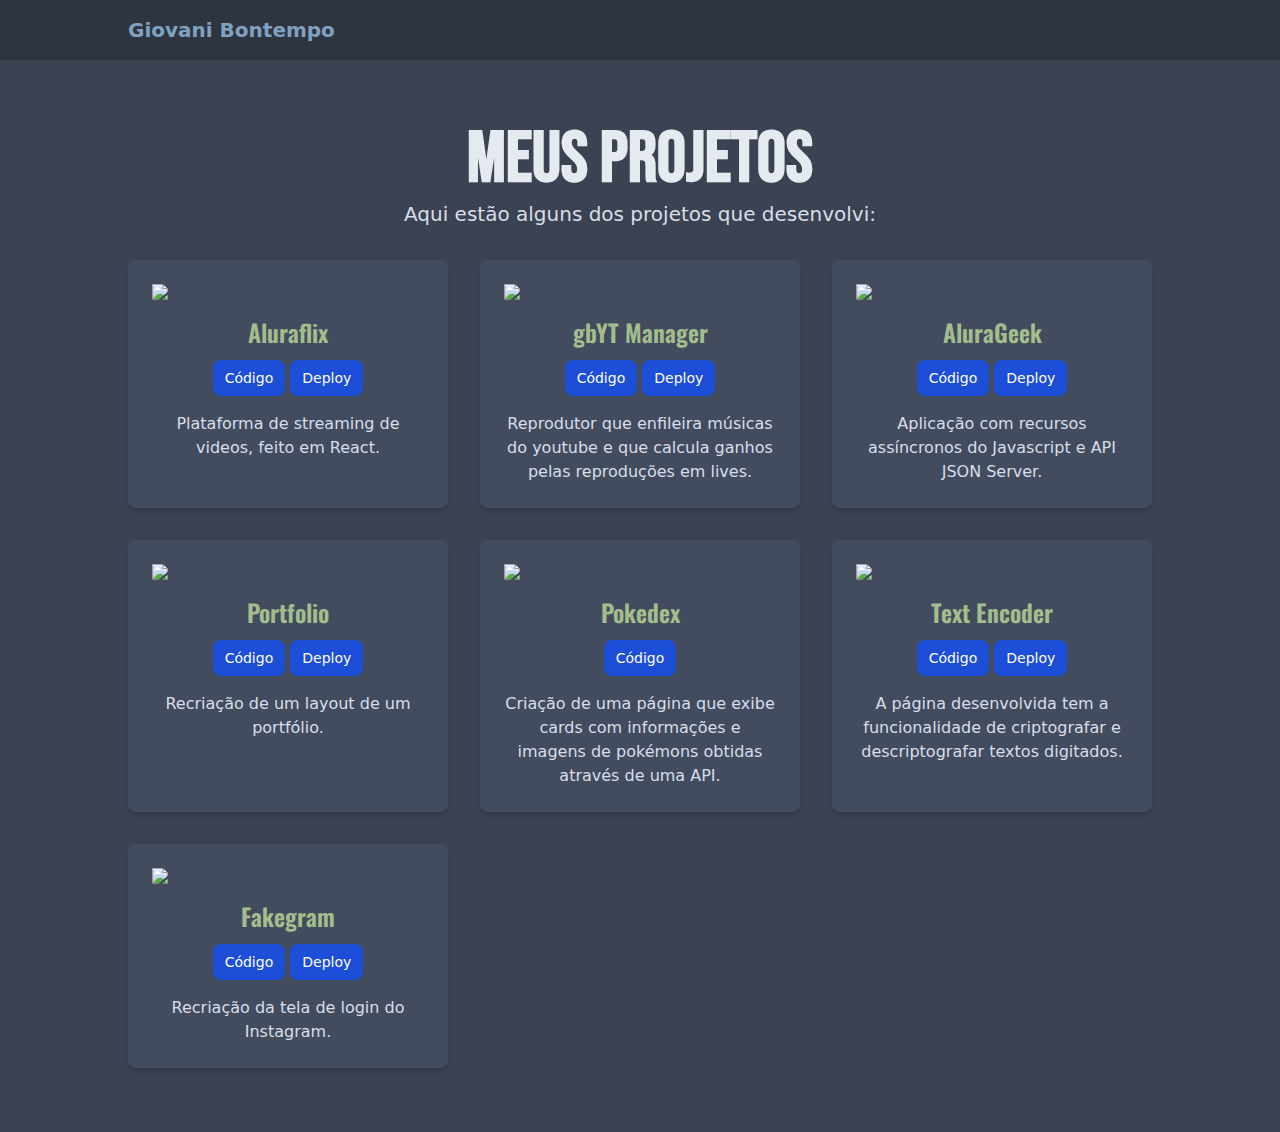
==== projects-page/index.html @ 9ba70010 "init" ====
<!DOCTYPE html>
<html lang="en">
  <head>
    <title>
      Does it work?
    </title>
    <meta charset="UTF-8"/>
    
    <meta http-equiv="x-ua-compatible" content="ie=edge"/>
    <link rel="stylesheet" href="../../assets/css/outros.css">
    <meta name="viewport" content="width=device-width, initial-scale=1, shrink-to-fit=no, viewport-fit=cover"/>
    <link rel="stylesheet" href="https://cdn.jsdelivr.net/gh/dheereshagrwal/colored-icons@1.7.4/src/app/ci.min.css"/> 
    <link rel="stylesheet" href="/style.css?v=1733158184026"/>
    
    <script src="/js/alpine.js?v=1733158184026"></script>
    <link rel="icon" href="../../assets/coisas/icone.ico" type="image/x-icon">
  </head>
  <body>
    
      
  <header class="bg-nord0 p-4">
    <nav class="flex items-center justify-between max-w-screen-lg mx-auto">
      <div class="text-xl font-semibold text-nord5">
        <a href="/">Giovani Bontempo</a>
      </div>
      <!-- Mobile menu button -->
      <button @click="open = !open" class="md:hidden text-nord5">
        <svg xmlns="http://www.w3.org/2000/svg" class="h-6 w-6" fill="none" stroke="currentColor" viewBox="0 0 24 24" stroke-width="2" stroke-linecap="round" stroke-linejoin="round">
          <path d="M4 6h16M4 12h16M4 18h16"></path>
        </svg>
      </button>
    </nav>
  </header>

  <section id="projects" class="py-16 bg-nord1 text-nord5 min-h-screen">
    <div class="max-w-screen-lg mx-auto text-center">
      <h2 class="text-5xl lg:text-7xl font-bebas">Meus Projetos</h2>
      <p class="text-xl text-nord4 mt-1">Aqui estão alguns dos projetos que desenvolvi:</p>
      <div class="mt-8 grid grid-cols-1 sm:grid-cols-2 lg:grid-cols-3 gap-8">
        
        
        

        <div class="bg-nord2 p-6 rounded-lg shadow-md">
          <img class="mb-4 mx-auto w-300 h-150 object-cover" src="https://raw.githubusercontent.com/gio-bon/aluraflix/main/src/assets/Screenshot%202024-06-26%20at%2016-36-01%20Vite%20React.png">
          <h3 class="text-2xl font-semibold text-nord14"><i class="nf nf-fa-code_branch"></i> Aluraflix</h3>
          <a href="https://github.com/gio-bon/aluraflix" class="btn mt-3" target="_blank">Código</a>

          
            <a href="https://aluraflix-three-tan.vercel.app/" class="btn mt-3" target="_blank">Deploy</a>
          
          
          <p class="text-nord4 mt-4">  Plataforma de streaming de videos, feito em React. </p>
        </div>

        
        

        <div class="bg-nord2 p-6 rounded-lg shadow-md">
          <img class="mb-4 mx-auto w-300 h-150 object-cover" src="https://raw.githubusercontent.com/gio-bon/gbYT-manager/main/gbYT%20Manager.png">
          <h3 class="text-2xl font-semibold text-nord14"><i class="nf nf-fa-code_branch"></i> gbYT Manager</h3>
          <a href="https://github.com/gio-bon/gbYT-manager" class="btn mt-3" target="_blank">Código</a>

          
            <a href="https://gio-bon.github.io/gbYT-manager/" class="btn mt-3" target="_blank">Deploy</a>
          
          
          <p class="text-nord4 mt-4"> Reprodutor que enfileira músicas do youtube e que calcula ganhos pelas reproduções em lives. </p>
        </div>

        
        

        <div class="bg-nord2 p-6 rounded-lg shadow-md">
          <img class="mb-4 mx-auto w-300 h-150 object-cover" src="https://raw.githubusercontent.com/gio-bon/ONE-alurageek/main/imagens/Screenshot%202024-05-20%20at%2013-06-26%20AluraGeek.png">
          <h3 class="text-2xl font-semibold text-nord14"><i class="nf nf-fa-code_branch"></i> AluraGeek</h3>
          <a href="https://github.com/gio-bon/ONE-alurageek" class="btn mt-3" target="_blank">Código</a>

          
            <a href="https://one-alurageek.vercel.app/" class="btn mt-3" target="_blank">Deploy</a>
          
          
          <p class="text-nord4 mt-4"> Aplicação com recursos assíncronos do Javascript e API JSON Server. </p>
        </div>

        
        

        <div class="bg-nord2 p-6 rounded-lg shadow-md">
          <img class="mb-4 mx-auto w-300 h-150 object-cover" src="https://raw.githubusercontent.com/gio-bon/ONE-Portfolio/main/assets/Screenshot%202024-06-07%20at%2015-05-30%20Figma.png">
          <h3 class="text-2xl font-semibold text-nord14"><i class="nf nf-fa-code_branch"></i> Portfolio</h3>
          <a href="https://github.com/gio-bon/ONE-Portfolio" class="btn mt-3" target="_blank">Código</a>

          
            <a href="https://gio-bon.github.io/ONE-Portfolio/" class="btn mt-3" target="_blank">Deploy</a>
          
          
          <p class="text-nord4 mt-4"> Recriação de um layout de um portfólio. </p>
        </div>

        
        

        <div class="bg-nord2 p-6 rounded-lg shadow-md">
          <img class="mb-4 mx-auto w-300 h-150 object-cover" src="https://github.com/gio-bon/pokedex-dio/raw/887281ce3a29717172034d82f3e1af1fd69aba5e/assets/pokedex-cover.jpg">
          <h3 class="text-2xl font-semibold text-nord14"><i class="nf nf-fa-code_branch"></i> Pokedex</h3>
          <a href="https://github.com/gio-bon/pokedex-dio" class="btn mt-3" target="_blank">Código</a>

          
          
          <p class="text-nord4 mt-4"> Criação de uma página que exibe cards com informações e imagens de pokémons obtidas através de uma API. </p>
        </div>

        
        

        <div class="bg-nord2 p-6 rounded-lg shadow-md">
          <img class="mb-4 mx-auto w-300 h-150 object-cover" src="https://github.com/gio-bon/ONE-Challenge-Decodificador/raw/master/capturas/desktop.png?raw=true">
          <h3 class="text-2xl font-semibold text-nord14"><i class="nf nf-fa-code_branch"></i> Text Encoder</h3>
          <a href="https://github.com/gio-bon/ONE-Challenge-Decodificador" class="btn mt-3" target="_blank">Código</a>

          
            <a href="https://gio-bon.github.io/ONE-Challenge-Decodificador/" class="btn mt-3" target="_blank">Deploy</a>
          
          
          <p class="text-nord4 mt-4"> A página desenvolvida tem a funcionalidade de criptografar e descriptografar textos digitados. </p>
        </div>

        
        

        <div class="bg-nord2 p-6 rounded-lg shadow-md">
          <img class="mb-4 mx-auto w-300 h-150 object-cover" src="https://github.com/gio-bon/Fakegram/raw/main/capturas/Fakegran-black.png?raw=true">
          <h3 class="text-2xl font-semibold text-nord14"><i class="nf nf-fa-code_branch"></i> Fakegram</h3>
          <a href="https://github.com/gio-bon/Fakegram" class="btn mt-3" target="_blank">Código</a>

          
            <a href="https://gio-bon.github.io/Fakegram/" class="btn mt-3" target="_blank">Deploy</a>
          
          
          <p class="text-nord4 mt-4"> Recriação da tela de login do Instagram. </p>
        </div>

         
        
      </div>

      
    </div>
    
  </section>
    
  </body>
</html>
---- assets/css/outros.css ----
@import "https://www.nerdfonts.com/assets/css/webfont.css"
---- style.css ----
@import url('https://fonts.googleapis.com/css2?family=Bebas+Neue&family=Fira+Code:wght@500&family=Fira+Mono:wght@500&family=Roboto:ital,wght@0,100;0,300;0,400;0,500;0,700;0,900;1,100;1,300;1,400;1,500;1,700;1,900&display=swap');

@import url('https://fonts.googleapis.com/css2?family=Oswald:wght@200..700&display=swap');

*, ::before, ::after{
  --tw-border-spacing-x: 0;
  --tw-border-spacing-y: 0;
  --tw-translate-x: 0;
  --tw-translate-y: 0;
  --tw-rotate: 0;
  --tw-skew-x: 0;
  --tw-skew-y: 0;
  --tw-scale-x: 1;
  --tw-scale-y: 1;
  --tw-pan-x:  ;
  --tw-pan-y:  ;
  --tw-pinch-zoom:  ;
  --tw-scroll-snap-strictness: proximity;
  --tw-gradient-from-position:  ;
  --tw-gradient-via-position:  ;
  --tw-gradient-to-position:  ;
  --tw-ordinal:  ;
  --tw-slashed-zero:  ;
  --tw-numeric-figure:  ;
  --tw-numeric-spacing:  ;
  --tw-numeric-fraction:  ;
  --tw-ring-inset:  ;
  --tw-ring-offset-width: 0px;
  --tw-ring-offset-color: #fff;
  --tw-ring-color: rgb(59 130 246 / 0.5);
  --tw-ring-offset-shadow: 0 0 #0000;
  --tw-ring-shadow: 0 0 #0000;
  --tw-shadow: 0 0 #0000;
  --tw-shadow-colored: 0 0 #0000;
  --tw-blur:  ;
  --tw-brightness:  ;
  --tw-contrast:  ;
  --tw-grayscale:  ;
  --tw-hue-rotate:  ;
  --tw-invert:  ;
  --tw-saturate:  ;
  --tw-sepia:  ;
  --tw-drop-shadow:  ;
  --tw-backdrop-blur:  ;
  --tw-backdrop-brightness:  ;
  --tw-backdrop-contrast:  ;
  --tw-backdrop-grayscale:  ;
  --tw-backdrop-hue-rotate:  ;
  --tw-backdrop-invert:  ;
  --tw-backdrop-opacity:  ;
  --tw-backdrop-saturate:  ;
  --tw-backdrop-sepia:  ;
  --tw-contain-size:  ;
  --tw-contain-layout:  ;
  --tw-contain-paint:  ;
  --tw-contain-style:  ;
}

::backdrop{
  --tw-border-spacing-x: 0;
  --tw-border-spacing-y: 0;
  --tw-translate-x: 0;
  --tw-translate-y: 0;
  --tw-rotate: 0;
  --tw-skew-x: 0;
  --tw-skew-y: 0;
  --tw-scale-x: 1;
  --tw-scale-y: 1;
  --tw-pan-x:  ;
  --tw-pan-y:  ;
  --tw-pinch-zoom:  ;
  --tw-scroll-snap-strictness: proximity;
  --tw-gradient-from-position:  ;
  --tw-gradient-via-position:  ;
  --tw-gradient-to-position:  ;
  --tw-ordinal:  ;
  --tw-slashed-zero:  ;
  --tw-numeric-figure:  ;
  --tw-numeric-spacing:  ;
  --tw-numeric-fraction:  ;
  --tw-ring-inset:  ;
  --tw-ring-offset-width: 0px;
  --tw-ring-offset-color: #fff;
  --tw-ring-color: rgb(59 130 246 / 0.5);
  --tw-ring-offset-shadow: 0 0 #0000;
  --tw-ring-shadow: 0 0 #0000;
  --tw-shadow: 0 0 #0000;
  --tw-shadow-colored: 0 0 #0000;
  --tw-blur:  ;
  --tw-brightness:  ;
  --tw-contrast:  ;
  --tw-grayscale:  ;
  --tw-hue-rotate:  ;
  --tw-invert:  ;
  --tw-saturate:  ;
  --tw-sepia:  ;
  --tw-drop-shadow:  ;
  --tw-backdrop-blur:  ;
  --tw-backdrop-brightness:  ;
  --tw-backdrop-contrast:  ;
  --tw-backdrop-grayscale:  ;
  --tw-backdrop-hue-rotate:  ;
  --tw-backdrop-invert:  ;
  --tw-backdrop-opacity:  ;
  --tw-backdrop-saturate:  ;
  --tw-backdrop-sepia:  ;
  --tw-contain-size:  ;
  --tw-contain-layout:  ;
  --tw-contain-paint:  ;
  --tw-contain-style:  ;
}

/*
! tailwindcss v3.4.15 | MIT License | https://tailwindcss.com
*/

/*
1. Prevent padding and border from affecting element width. (https://github.com/mozdevs/cssremedy/issues/4)
2. Allow adding a border to an element by just adding a border-width. (https://github.com/tailwindcss/tailwindcss/pull/116)
*/

*,
::before,
::after {
  box-sizing: border-box;
  /* 1 */
  border-width: 0;
  /* 2 */
  border-style: solid;
  /* 2 */
  border-color: #e5e7eb;
  /* 2 */
}

::before,
::after {
  --tw-content: '';
}

/*
1. Use a consistent sensible line-height in all browsers.
2. Prevent adjustments of font size after orientation changes in iOS.
3. Use a more readable tab size.
4. Use the user's configured `sans` font-family by default.
5. Use the user's configured `sans` font-feature-settings by default.
6. Use the user's configured `sans` font-variation-settings by default.
7. Disable tap highlights on iOS
*/

html,
:host {
  line-height: 1.5;
  /* 1 */
  -webkit-text-size-adjust: 100%;
  /* 2 */
  -moz-tab-size: 4;
  /* 3 */
  -o-tab-size: 4;
     tab-size: 4;
  /* 3 */
  font-family: ui-sans-serif, system-ui, sans-serif, "Apple Color Emoji", "Segoe UI Emoji", "Segoe UI Symbol", "Noto Color Emoji";
  /* 4 */
  font-feature-settings: normal;
  /* 5 */
  font-variation-settings: normal;
  /* 6 */
  -webkit-tap-highlight-color: transparent;
  /* 7 */
}

/*
1. Remove the margin in all browsers.
2. Inherit line-height from `html` so users can set them as a class directly on the `html` element.
*/

body {
  margin: 0;
  /* 1 */
  line-height: inherit;
  /* 2 */
}

/*
1. Add the correct height in Firefox.
2. Correct the inheritance of border color in Firefox. (https://bugzilla.mozilla.org/show_bug.cgi?id=190655)
3. Ensure horizontal rules are visible by default.
*/

hr {
  height: 0;
  /* 1 */
  color: inherit;
  /* 2 */
  border-top-width: 1px;
  /* 3 */
}

/*
Add the correct text decoration in Chrome, Edge, and Safari.
*/

abbr:where([title]) {
  -webkit-text-decoration: underline dotted;
          text-decoration: underline dotted;
}

/*
Remove the default font size and weight for headings.
*/

h1,
h2,
h3,
h4,
h5,
h6 {
  font-size: inherit;
  font-weight: inherit;
}

/*
Reset links to optimize for opt-in styling instead of opt-out.
*/

a {
  color: inherit;
  text-decoration: inherit;
}

/*
Add the correct font weight in Edge and Safari.
*/

b,
strong {
  font-weight: bolder;
}

/*
1. Use the user's configured `mono` font-family by default.
2. Use the user's configured `mono` font-feature-settings by default.
3. Use the user's configured `mono` font-variation-settings by default.
4. Correct the odd `em` font sizing in all browsers.
*/

code,
kbd,
samp,
pre {
  font-family: ui-monospace, SFMono-Regular, Menlo, Monaco, Consolas, "Liberation Mono", "Courier New", monospace;
  /* 1 */
  font-feature-settings: normal;
  /* 2 */
  font-variation-settings: normal;
  /* 3 */
  font-size: 1em;
  /* 4 */
}

/*
Add the correct font size in all browsers.
*/

small {
  font-size: 80%;
}

/*
Prevent `sub` and `sup` elements from affecting the line height in all browsers.
*/

sub,
sup {
  font-size: 75%;
  line-height: 0;
  position: relative;
  vertical-align: baseline;
}

sub {
  bottom: -0.25em;
}

sup {
  top: -0.5em;
}

/*
1. Remove text indentation from table contents in Chrome and Safari. (https://bugs.chromium.org/p/chromium/issues/detail?id=999088, https://bugs.webkit.org/show_bug.cgi?id=201297)
2. Correct table border color inheritance in all Chrome and Safari. (https://bugs.chromium.org/p/chromium/issues/detail?id=935729, https://bugs.webkit.org/show_bug.cgi?id=195016)
3. Remove gaps between table borders by default.
*/

table {
  text-indent: 0;
  /* 1 */
  border-color: inherit;
  /* 2 */
  border-collapse: collapse;
  /* 3 */
}

/*
1. Change the font styles in all browsers.
2. Remove the margin in Firefox and Safari.
3. Remove default padding in all browsers.
*/

button,
input,
optgroup,
select,
textarea {
  font-family: inherit;
  /* 1 */
  font-feature-settings: inherit;
  /* 1 */
  font-variation-settings: inherit;
  /* 1 */
  font-size: 100%;
  /* 1 */
  font-weight: inherit;
  /* 1 */
  line-height: inherit;
  /* 1 */
  letter-spacing: inherit;
  /* 1 */
  color: inherit;
  /* 1 */
  margin: 0;
  /* 2 */
  padding: 0;
  /* 3 */
}

/*
Remove the inheritance of text transform in Edge and Firefox.
*/

button,
select {
  text-transform: none;
}

/*
1. Correct the inability to style clickable types in iOS and Safari.
2. Remove default button styles.
*/

button,
input:where([type='button']),
input:where([type='reset']),
input:where([type='submit']) {
  -webkit-appearance: button;
  /* 1 */
  background-color: transparent;
  /* 2 */
  background-image: none;
  /* 2 */
}

/*
Use the modern Firefox focus style for all focusable elements.
*/

:-moz-focusring {
  outline: auto;
}

/*
Remove the additional `:invalid` styles in Firefox. (https://github.com/mozilla/gecko-dev/blob/2f9eacd9d3d995c937b4251a5557d95d494c9be1/layout/style/res/forms.css#L728-L737)
*/

:-moz-ui-invalid {
  box-shadow: none;
}

/*
Add the correct vertical alignment in Chrome and Firefox.
*/

progress {
  vertical-align: baseline;
}

/*
Correct the cursor style of increment and decrement buttons in Safari.
*/

::-webkit-inner-spin-button,
::-webkit-outer-spin-button {
  height: auto;
}

/*
1. Correct the odd appearance in Chrome and Safari.
2. Correct the outline style in Safari.
*/

[type='search'] {
  -webkit-appearance: textfield;
  /* 1 */
  outline-offset: -2px;
  /* 2 */
}

/*
Remove the inner padding in Chrome and Safari on macOS.
*/

::-webkit-search-decoration {
  -webkit-appearance: none;
}

/*
1. Correct the inability to style clickable types in iOS and Safari.
2. Change font properties to `inherit` in Safari.
*/

::-webkit-file-upload-button {
  -webkit-appearance: button;
  /* 1 */
  font: inherit;
  /* 2 */
}

/*
Add the correct display in Chrome and Safari.
*/

summary {
  display: list-item;
}

/*
Removes the default spacing and border for appropriate elements.
*/

blockquote,
dl,
dd,
h1,
h2,
h3,
h4,
h5,
h6,
hr,
figure,
p,
pre {
  margin: 0;
}

fieldset {
  margin: 0;
  padding: 0;
}

legend {
  padding: 0;
}

ol,
ul,
menu {
  list-style: none;
  margin: 0;
  padding: 0;
}

/*
Reset default styling for dialogs.
*/

dialog {
  padding: 0;
}

/*
Prevent resizing textareas horizontally by default.
*/

textarea {
  resize: vertical;
}

/*
1. Reset the default placeholder opacity in Firefox. (https://github.com/tailwindlabs/tailwindcss/issues/3300)
2. Set the default placeholder color to the user's configured gray 400 color.
*/

input::-moz-placeholder, textarea::-moz-placeholder {
  opacity: 1;
  /* 1 */
  color: #9ca3af;
  /* 2 */
}

input::placeholder,
textarea::placeholder {
  opacity: 1;
  /* 1 */
  color: #9ca3af;
  /* 2 */
}

/*
Set the default cursor for buttons.
*/

button,
[role="button"] {
  cursor: pointer;
}

/*
Make sure disabled buttons don't get the pointer cursor.
*/

:disabled {
  cursor: default;
}

/*
1. Make replaced elements `display: block` by default. (https://github.com/mozdevs/cssremedy/issues/14)
2. Add `vertical-align: middle` to align replaced elements more sensibly by default. (https://github.com/jensimmons/cssremedy/issues/14#issuecomment-634934210)
   This can trigger a poorly considered lint error in some tools but is included by design.
*/

img,
svg,
video,
canvas,
audio,
iframe,
embed,
object {
  display: block;
  /* 1 */
  vertical-align: middle;
  /* 2 */
}

/*
Constrain images and videos to the parent width and preserve their intrinsic aspect ratio. (https://github.com/mozdevs/cssremedy/issues/14)
*/

img,
video {
  max-width: 100%;
  height: auto;
}

/* Make elements with the HTML hidden attribute stay hidden by default */

[hidden]:where(:not([hidden="until-found"])) {
  display: none;
}

body{
  --tw-bg-opacity: 1;
  background-color: rgb(46 52 64 / var(--tw-bg-opacity, 1));
  font-family: ui-sans-serif, system-ui, sans-serif, "Apple Color Emoji", "Segoe UI Emoji", "Segoe UI Symbol", "Noto Color Emoji";
  --tw-text-opacity: 1;
  color: rgb(229 233 240 / var(--tw-text-opacity, 1));
}

h1, h2{
  font-weight: 700;
  --tw-text-opacity: 1;
  color: rgb(229 233 240 / var(--tw-text-opacity, 1));
  font-family: 'Bebas Neue', cursive;
}

h3{
  font-weight: 700;
  --tw-text-opacity: 1;
  color: rgb(229 233 240 / var(--tw-text-opacity, 1));
  font-family: 'Oswald', cursive;
}

p{
  --tw-text-opacity: 1;
  color: rgb(216 222 233 / var(--tw-text-opacity, 1));
}

a{
  --tw-text-opacity: 1;
  color: rgb(129 161 193 / var(--tw-text-opacity, 1));
}

.btn{
  display: inline-flex;
  align-items: center;
  border-radius: 0.5rem;
  --tw-bg-opacity: 1;
  background-color: rgb(29 78 216 / var(--tw-bg-opacity, 1));
  padding-left: 0.75rem;
  padding-right: 0.75rem;
  padding-top: 0.5rem;
  padding-bottom: 0.5rem;
  text-align: center;
  font-size: 0.875rem;
  line-height: 1.25rem;
  font-weight: 500;
  --tw-text-opacity: 1;
  color: rgb(255 255 255 / var(--tw-text-opacity, 1));
}

.btn:hover{
  --tw-bg-opacity: 1;
  background-color: rgb(30 64 175 / var(--tw-bg-opacity, 1));
}

.btn:focus{
  outline: 2px solid transparent;
  outline-offset: 2px;
  --tw-ring-offset-shadow: var(--tw-ring-inset) 0 0 0 var(--tw-ring-offset-width) var(--tw-ring-offset-color);
  --tw-ring-shadow: var(--tw-ring-inset) 0 0 0 calc(4px + var(--tw-ring-offset-width)) var(--tw-ring-color);
  box-shadow: var(--tw-ring-offset-shadow), var(--tw-ring-shadow), var(--tw-shadow, 0 0 #0000);
  --tw-ring-opacity: 1;
  --tw-ring-color: rgb(147 197 253 / var(--tw-ring-opacity, 1));
}

@media (prefers-color-scheme: dark){
  .btn{
    --tw-bg-opacity: 1;
    background-color: rgb(37 99 235 / var(--tw-bg-opacity, 1));
  }

  .btn:hover{
    --tw-bg-opacity: 1;
    background-color: rgb(29 78 216 / var(--tw-bg-opacity, 1));
  }

  .btn:focus{
    --tw-ring-opacity: 1;
    --tw-ring-color: rgb(30 64 175 / var(--tw-ring-opacity, 1));
  }
}

.absolute{
  position: absolute;
}

.relative{
  position: relative;
}

.-start-1\.5{
  inset-inline-start: -0.375rem;
}

.mx-auto{
  margin-left: auto;
  margin-right: auto;
}

.my-10{
  margin-top: 2.5rem;
  margin-bottom: 2.5rem;
}

.my-2{
  margin-top: 0.5rem;
  margin-bottom: 0.5rem;
}

.my-4{
  margin-top: 1rem;
  margin-bottom: 1rem;
}

.mb-1{
  margin-bottom: 0.25rem;
}

.mb-2{
  margin-bottom: 0.5rem;
}

.mb-4{
  margin-bottom: 1rem;
}

.mb-5{
  margin-bottom: 1.25rem;
}

.mb-7{
  margin-bottom: 1.75rem;
}

.ml-4{
  margin-left: 1rem;
}

.mr-2{
  margin-right: 0.5rem;
}

.ms-2{
  margin-inline-start: 0.5rem;
}

.mt-1{
  margin-top: 0.25rem;
}

.mt-1\.5{
  margin-top: 0.375rem;
}

.mt-2{
  margin-top: 0.5rem;
}

.mt-3{
  margin-top: 0.75rem;
}

.mt-4{
  margin-top: 1rem;
}

.mt-6{
  margin-top: 1.5rem;
}

.mt-8{
  margin-top: 2rem;
}

.mt-9{
  margin-top: 2.25rem;
}

.block{
  display: block;
}

.flex{
  display: flex;
}

.inline-flex{
  display: inline-flex;
}

.grid{
  display: grid;
}

.hidden{
  display: none;
}

.h-3{
  height: 0.75rem;
}

.h-6{
  height: 1.5rem;
}

.h-72{
  height: 18rem;
}

.min-h-screen{
  min-height: 100vh;
}

.w-3{
  width: 0.75rem;
}

.w-6{
  width: 1.5rem;
}

.w-72{
  width: 18rem;
}

.max-w-screen-lg{
  max-width: 1024px;
}

.max-w-xl{
  max-width: 36rem;
}

.grid-cols-1{
  grid-template-columns: repeat(1, minmax(0, 1fr));
}

.flex-col{
  flex-direction: column;
}

.items-center{
  align-items: center;
}

.justify-center{
  justify-content: center;
}

.justify-between{
  justify-content: space-between;
}

.gap-3{
  gap: 0.75rem;
}

.gap-4{
  gap: 1rem;
}

.gap-8{
  gap: 2rem;
}

.space-x-4 > :not([hidden]) ~ :not([hidden]){
  --tw-space-x-reverse: 0;
  margin-right: calc(1rem * var(--tw-space-x-reverse));
  margin-left: calc(1rem * calc(1 - var(--tw-space-x-reverse)));
}

.space-x-6 > :not([hidden]) ~ :not([hidden]){
  --tw-space-x-reverse: 0;
  margin-right: calc(1.5rem * var(--tw-space-x-reverse));
  margin-left: calc(1.5rem * calc(1 - var(--tw-space-x-reverse)));
}

.rounded-full{
  border-radius: 9999px;
}

.rounded-lg{
  border-radius: 0.5rem;
}

.border{
  border-width: 1px;
}

.border-s-2{
  border-inline-start-width: 2px;
}

.border-gray-200{
  --tw-border-opacity: 1;
  border-color: rgb(229 231 235 / var(--tw-border-opacity, 1));
}

.border-white{
  --tw-border-opacity: 1;
  border-color: rgb(255 255 255 / var(--tw-border-opacity, 1));
}

.bg-gray-200{
  --tw-bg-opacity: 1;
  background-color: rgb(229 231 235 / var(--tw-bg-opacity, 1));
}

.bg-nord0{
  --tw-bg-opacity: 1;
  background-color: rgb(46 52 64 / var(--tw-bg-opacity, 1));
}

.bg-nord1{
  --tw-bg-opacity: 1;
  background-color: rgb(59 66 82 / var(--tw-bg-opacity, 1));
}

.bg-nord2{
  --tw-bg-opacity: 1;
  background-color: rgb(67 76 94 / var(--tw-bg-opacity, 1));
}

.bg-nord3{
  --tw-bg-opacity: 1;
  background-color: rgb(76 86 106 / var(--tw-bg-opacity, 1));
}

.bg-white{
  --tw-bg-opacity: 1;
  background-color: rgb(255 255 255 / var(--tw-bg-opacity, 1));
}

.object-cover{
  -o-object-fit: cover;
     object-fit: cover;
}

.p-4{
  padding: 1rem;
}

.p-6{
  padding: 1.5rem;
}

.px-4{
  padding-left: 1rem;
  padding-right: 1rem;
}

.py-16{
  padding-top: 4rem;
  padding-bottom: 4rem;
}

.py-2{
  padding-top: 0.5rem;
  padding-bottom: 0.5rem;
}

.py-20{
  padding-top: 5rem;
  padding-bottom: 5rem;
}

.py-4{
  padding-top: 1rem;
  padding-bottom: 1rem;
}

.pb-16{
  padding-bottom: 4rem;
}

.pt-16{
  padding-top: 4rem;
}

.text-center{
  text-align: center;
}

.font-bebas{
  font-family: Bebas Neue, sans-serif;
}

.text-2xl{
  font-size: 1.5rem;
  line-height: 2rem;
}

.text-3xl{
  font-size: 1.875rem;
  line-height: 2.25rem;
}

.text-4xl{
  font-size: 2.25rem;
  line-height: 2.5rem;
}

.text-5xl{
  font-size: 3rem;
  line-height: 1;
}

.text-6xl{
  font-size: 3.75rem;
  line-height: 1;
}

.text-base{
  font-size: 1rem;
  line-height: 1.5rem;
}

.text-lg{
  font-size: 1.125rem;
  line-height: 1.75rem;
}

.text-sm{
  font-size: 0.875rem;
  line-height: 1.25rem;
}

.text-xl{
  font-size: 1.25rem;
  line-height: 1.75rem;
}

.font-bold{
  font-weight: 700;
}

.font-medium{
  font-weight: 500;
}

.font-normal{
  font-weight: 400;
}

.font-semibold{
  font-weight: 600;
}

.leading-none{
  line-height: 1;
}

.text-gray-400{
  --tw-text-opacity: 1;
  color: rgb(156 163 175 / var(--tw-text-opacity, 1));
}

.text-gray-500{
  --tw-text-opacity: 1;
  color: rgb(107 114 128 / var(--tw-text-opacity, 1));
}

.text-gray-900{
  --tw-text-opacity: 1;
  color: rgb(17 24 39 / var(--tw-text-opacity, 1));
}

.text-nord14{
  --tw-text-opacity: 1;
  color: rgb(163 190 140 / var(--tw-text-opacity, 1));
}

.text-nord3{
  --tw-text-opacity: 1;
  color: rgb(76 86 106 / var(--tw-text-opacity, 1));
}

.text-nord4{
  --tw-text-opacity: 1;
  color: rgb(216 222 233 / var(--tw-text-opacity, 1));
}

.text-nord5{
  --tw-text-opacity: 1;
  color: rgb(229 233 240 / var(--tw-text-opacity, 1));
}

.text-nord9{
  --tw-text-opacity: 1;
  color: rgb(129 161 193 / var(--tw-text-opacity, 1));
}

.shadow-md{
  --tw-shadow: 0 4px 6px -1px rgb(0 0 0 / 0.1), 0 2px 4px -2px rgb(0 0 0 / 0.1);
  --tw-shadow-colored: 0 4px 6px -1px var(--tw-shadow-color), 0 2px 4px -2px var(--tw-shadow-color);
  box-shadow: var(--tw-ring-offset-shadow, 0 0 #0000), var(--tw-ring-shadow, 0 0 #0000), var(--tw-shadow);
}

.hover\:bg-gray-100:hover{
  --tw-bg-opacity: 1;
  background-color: rgb(243 244 246 / var(--tw-bg-opacity, 1));
}

.hover\:text-blue-700:hover{
  --tw-text-opacity: 1;
  color: rgb(29 78 216 / var(--tw-text-opacity, 1));
}

.hover\:text-nord7:hover{
  --tw-text-opacity: 1;
  color: rgb(143 188 187 / var(--tw-text-opacity, 1));
}

.focus\:z-10:focus{
  z-index: 10;
}

.focus\:text-blue-700:focus{
  --tw-text-opacity: 1;
  color: rgb(29 78 216 / var(--tw-text-opacity, 1));
}

.focus\:outline-none:focus{
  outline: 2px solid transparent;
  outline-offset: 2px;
}

.focus\:ring-4:focus{
  --tw-ring-offset-shadow: var(--tw-ring-inset) 0 0 0 var(--tw-ring-offset-width) var(--tw-ring-offset-color);
  --tw-ring-shadow: var(--tw-ring-inset) 0 0 0 calc(4px + var(--tw-ring-offset-width)) var(--tw-ring-color);
  box-shadow: var(--tw-ring-offset-shadow), var(--tw-ring-shadow), var(--tw-shadow, 0 0 #0000);
}

.focus\:ring-gray-100:focus{
  --tw-ring-opacity: 1;
  --tw-ring-color: rgb(243 244 246 / var(--tw-ring-opacity, 1));
}

@media (min-width: 640px){
  .sm\:grid-cols-2{
    grid-template-columns: repeat(2, minmax(0, 1fr));
  }
}

@media (min-width: 768px){
  .md\:flex{
    display: flex;
  }

  .md\:hidden{
    display: none;
  }
}

@media (min-width: 1024px){
  .lg\:grid-cols-3{
    grid-template-columns: repeat(3, minmax(0, 1fr));
  }

  .lg\:text-3xl{
    font-size: 1.875rem;
    line-height: 2.25rem;
  }

  .lg\:text-5xl{
    font-size: 3rem;
    line-height: 1;
  }

  .lg\:text-7xl{
    font-size: 4.5rem;
    line-height: 1;
  }

  .lg\:text-8xl{
    font-size: 6rem;
    line-height: 1;
  }
}

.rtl\:rotate-180:where([dir="rtl"], [dir="rtl"] *){
  --tw-rotate: 180deg;
  transform: translate(var(--tw-translate-x), var(--tw-translate-y)) rotate(var(--tw-rotate)) skewX(var(--tw-skew-x)) skewY(var(--tw-skew-y)) scaleX(var(--tw-scale-x)) scaleY(var(--tw-scale-y));
}

@media (prefers-color-scheme: dark){
  .dark\:border-gray-600{
    --tw-border-opacity: 1;
    border-color: rgb(75 85 99 / var(--tw-border-opacity, 1));
  }

  .dark\:border-nord3{
    --tw-border-opacity: 1;
    border-color: rgb(76 86 106 / var(--tw-border-opacity, 1));
  }

  .dark\:border-nord8{
    --tw-border-opacity: 1;
    border-color: rgb(136 192 208 / var(--tw-border-opacity, 1));
  }

  .dark\:bg-gray-800{
    --tw-bg-opacity: 1;
    background-color: rgb(31 41 55 / var(--tw-bg-opacity, 1));
  }

  .dark\:bg-nord3{
    --tw-bg-opacity: 1;
    background-color: rgb(76 86 106 / var(--tw-bg-opacity, 1));
  }

  .dark\:text-gray-400{
    --tw-text-opacity: 1;
    color: rgb(156 163 175 / var(--tw-text-opacity, 1));
  }

  .dark\:text-nord14{
    --tw-text-opacity: 1;
    color: rgb(163 190 140 / var(--tw-text-opacity, 1));
  }

  .dark\:text-nord4{
    --tw-text-opacity: 1;
    color: rgb(216 222 233 / var(--tw-text-opacity, 1));
  }

  .dark\:text-nord9{
    --tw-text-opacity: 1;
    color: rgb(129 161 193 / var(--tw-text-opacity, 1));
  }

  .dark\:hover\:bg-gray-700:hover{
    --tw-bg-opacity: 1;
    background-color: rgb(55 65 81 / var(--tw-bg-opacity, 1));
  }

  .dark\:hover\:text-white:hover{
    --tw-text-opacity: 1;
    color: rgb(255 255 255 / var(--tw-text-opacity, 1));
  }

  .dark\:focus\:ring-gray-700:focus{
    --tw-ring-opacity: 1;
    --tw-ring-color: rgb(55 65 81 / var(--tw-ring-opacity, 1));
  }
}
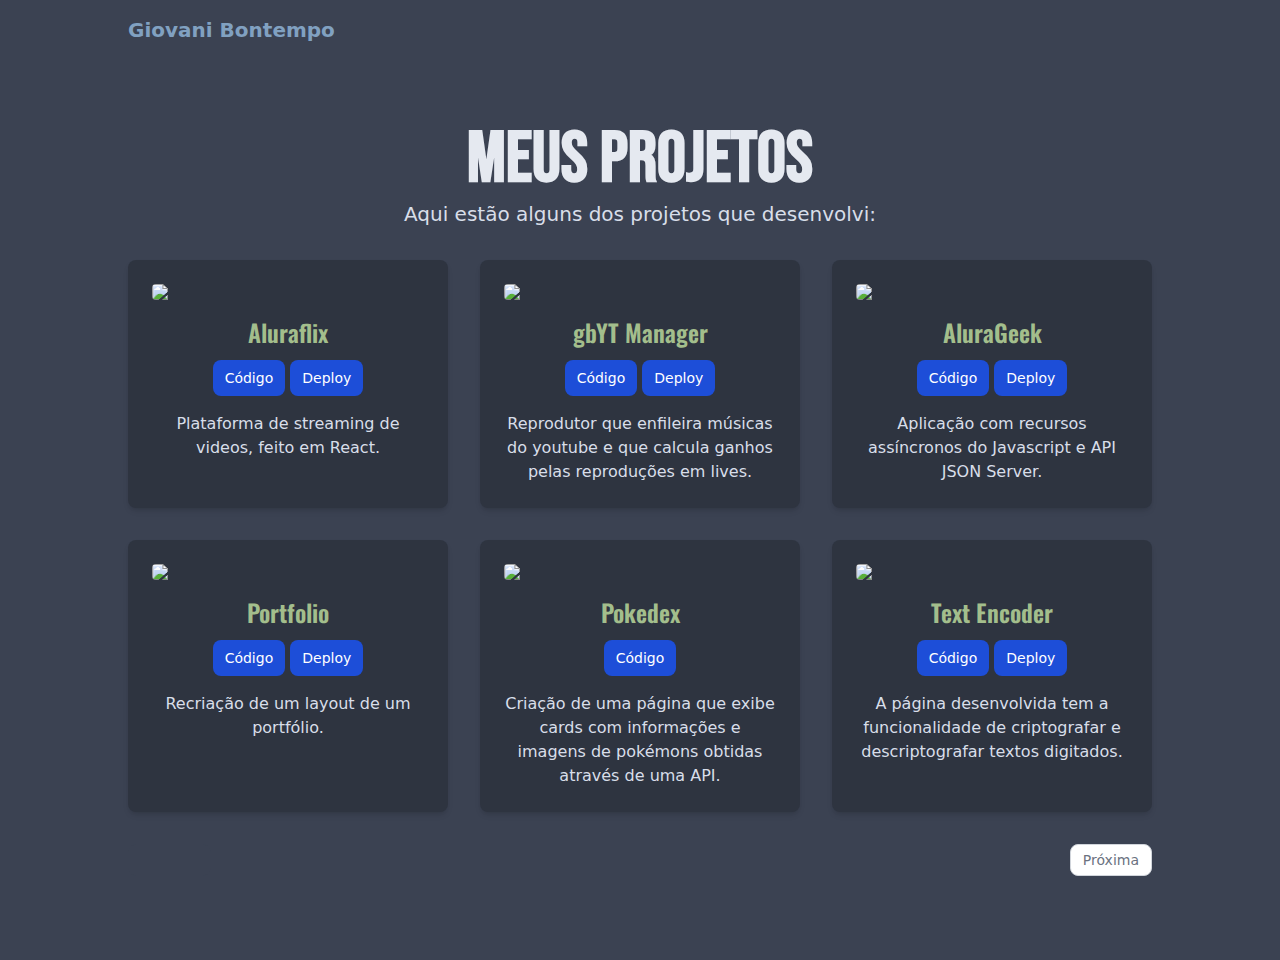
==== commit 47128095: "ajustes + paginação em projetos" ====
--- a/projects-page/index.html
+++ b/projects-page/index.html
@@ -2,7 +2,7 @@
 <html lang="en">
   <head>
     <title>
-      Does it work?
+      Giovani Dev - Projetos
     </title>
     <meta charset="UTF-8"/>
     
@@ -10,145 +10,139 @@
     <link rel="stylesheet" href="../../assets/css/outros.css">
     <meta name="viewport" content="width=device-width, initial-scale=1, shrink-to-fit=no, viewport-fit=cover"/>
     <link rel="stylesheet" href="https://cdn.jsdelivr.net/gh/dheereshagrwal/colored-icons@1.7.4/src/app/ci.min.css"/> 
-    <link rel="stylesheet" href="/style.css?v=1733158184026"/>
+    <link rel="stylesheet" href="/style.css?v=1733166861748"/>
     
-    <script src="/js/alpine.js?v=1733158184026"></script>
+    <script src="/js/alpine.js?v=1733166861748"></script>
     <link rel="icon" href="../../assets/coisas/icone.ico" type="image/x-icon">
   </head>
   <body>
     
       
-  <header class="bg-nord0 p-4">
-    <nav class="flex items-center justify-between max-w-screen-lg mx-auto">
-      <div class="text-xl font-semibold text-nord5">
-        <a href="/">Giovani Bontempo</a>
-      </div>
-      <!-- Mobile menu button -->
-      <button @click="open = !open" class="md:hidden text-nord5">
-        <svg xmlns="http://www.w3.org/2000/svg" class="h-6 w-6" fill="none" stroke="currentColor" viewBox="0 0 24 24" stroke-width="2" stroke-linecap="round" stroke-linejoin="round">
-          <path d="M4 6h16M4 12h16M4 18h16"></path>
-        </svg>
-      </button>
-    </nav>
-  </header>
+<header class="bg-nord1 p-4">
+  <nav class="flex items-center justify-between max-w-screen-lg mx-auto">
+    <div class="text-xl font-semibold text-nord5">
+      <a href="/">Giovani Bontempo</a>
+    </div>
+    <!-- Mobile menu button -->
+  </nav>
+</header>
 
-  <section id="projects" class="py-16 bg-nord1 text-nord5 min-h-screen">
-    <div class="max-w-screen-lg mx-auto text-center">
-      <h2 class="text-5xl lg:text-7xl font-bebas">Meus Projetos</h2>
-      <p class="text-xl text-nord4 mt-1">Aqui estão alguns dos projetos que desenvolvi:</p>
-      <div class="mt-8 grid grid-cols-1 sm:grid-cols-2 lg:grid-cols-3 gap-8">
+<section id="projects" class="py-16 bg-nord1 text-nord5 min-h-screen">
+  <div class="max-w-screen-lg mx-auto text-center">
+    <h2 class="text-5xl lg:text-7xl font-bebas">Meus Projetos</h2>
+    <p class="text-xl text-nord4 mt-1">Aqui estão alguns dos projetos que desenvolvi:</p>
+    <div class="mt-8 grid grid-cols-1 sm:grid-cols-2 lg:grid-cols-3 gap-8">
+      
+      
+      <div class="bg-nord0 p-6 rounded-lg shadow-md">
+        <img class="mb-4 mx-auto w-300 h-150 object-cover rounded" src="https://raw.githubusercontent.com/gio-bon/aluraflix/main/src/assets/Screenshot%202024-06-26%20at%2016-36-01%20Vite%20React.png">
+        <h3 class="text-2xl font-semibold text-nord14"><i class="nf nf-fa-code_branch"></i> Aluraflix</h3>
+        <a href="https://github.com/gio-bon/aluraflix" class="btn mt-3" target="_blank">Código</a>
+
+        
+          <a href="https://aluraflix-three-tan.vercel.app/" class="btn mt-3" target="_blank">Deploy</a>
         
         
+        <p class="text-nord4 mt-4"> Plataforma de streaming de videos, feito em React.</p>
+      </div>
+      
+      <div class="bg-nord0 p-6 rounded-lg shadow-md">
+        <img class="mb-4 mx-auto w-300 h-150 object-cover rounded" src="https://raw.githubusercontent.com/gio-bon/gbYT-manager/main/gbYT%20Manager.png">
+        <h3 class="text-2xl font-semibold text-nord14"><i class="nf nf-fa-code_branch"></i> gbYT Manager</h3>
+        <a href="https://github.com/gio-bon/gbYT-manager" class="btn mt-3" target="_blank">Código</a>
+
         
+          <a href="https://gio-bon.github.io/gbYT-manager/" class="btn mt-3" target="_blank">Deploy</a>
+        
+        
+        <p class="text-nord4 mt-4">Reprodutor que enfileira músicas do youtube e que calcula ganhos pelas reproduções em lives.</p>
+      </div>
+      
+      <div class="bg-nord0 p-6 rounded-lg shadow-md">
+        <img class="mb-4 mx-auto w-300 h-150 object-cover rounded" src="https://raw.githubusercontent.com/gio-bon/ONE-alurageek/main/imagens/Screenshot%202024-05-20%20at%2013-06-26%20AluraGeek.png">
+        <h3 class="text-2xl font-semibold text-nord14"><i class="nf nf-fa-code_branch"></i> AluraGeek</h3>
+        <a href="https://github.com/gio-bon/ONE-alurageek" class="btn mt-3" target="_blank">Código</a>
 
-        <div class="bg-nord2 p-6 rounded-lg shadow-md">
-          <img class="mb-4 mx-auto w-300 h-150 object-cover" src="https://raw.githubusercontent.com/gio-bon/aluraflix/main/src/assets/Screenshot%202024-06-26%20at%2016-36-01%20Vite%20React.png">
-          <h3 class="text-2xl font-semibold text-nord14"><i class="nf nf-fa-code_branch"></i> Aluraflix</h3>
-          <a href="https://github.com/gio-bon/aluraflix" class="btn mt-3" target="_blank">Código</a>
+        
+          <a href="https://one-alurageek.vercel.app/" class="btn mt-3" target="_blank">Deploy</a>
+        
+        
+        <p class="text-nord4 mt-4">Aplicação com recursos assíncronos do Javascript e API JSON Server.</p>
+      </div>
+      
+      <div class="bg-nord0 p-6 rounded-lg shadow-md">
+        <img class="mb-4 mx-auto w-300 h-150 object-cover rounded" src="https://raw.githubusercontent.com/gio-bon/ONE-Portfolio/main/assets/Screenshot%202024-06-07%20at%2015-05-30%20Figma.png">
+        <h3 class="text-2xl font-semibold text-nord14"><i class="nf nf-fa-code_branch"></i> Portfolio</h3>
+        <a href="https://github.com/gio-bon/ONE-Portfolio" class="btn mt-3" target="_blank">Código</a>
 
-          
-            <a href="https://aluraflix-three-tan.vercel.app/" class="btn mt-3" target="_blank">Deploy</a>
-          
-          
-          <p class="text-nord4 mt-4">  Plataforma de streaming de videos, feito em React. </p>
-        </div>
+        
+          <a href="https://gio-bon.github.io/ONE-Portfolio/" class="btn mt-3" target="_blank">Deploy</a>
+        
+        
+        <p class="text-nord4 mt-4">Recriação de um layout de um portfólio.</p>
+      </div>
+      
+      <div class="bg-nord0 p-6 rounded-lg shadow-md">
+        <img class="mb-4 mx-auto w-300 h-150 object-cover rounded" src="https://github.com/gio-bon/pokedex-dio/raw/887281ce3a29717172034d82f3e1af1fd69aba5e/assets/pokedex-cover.jpg">
+        <h3 class="text-2xl font-semibold text-nord14"><i class="nf nf-fa-code_branch"></i> Pokedex</h3>
+        <a href="https://github.com/gio-bon/pokedex-dio" class="btn mt-3" target="_blank">Código</a>
 
         
         
-
-        <div class="bg-nord2 p-6 rounded-lg shadow-md">
-          <img class="mb-4 mx-auto w-300 h-150 object-cover" src="https://raw.githubusercontent.com/gio-bon/gbYT-manager/main/gbYT%20Manager.png">
-          <h3 class="text-2xl font-semibold text-nord14"><i class="nf nf-fa-code_branch"></i> gbYT Manager</h3>
-          <a href="https://github.com/gio-bon/gbYT-manager" class="btn mt-3" target="_blank">Código</a>
-
-          
-            <a href="https://gio-bon.github.io/gbYT-manager/" class="btn mt-3" target="_blank">Deploy</a>
-          
-          
-          <p class="text-nord4 mt-4"> Reprodutor que enfileira músicas do youtube e que calcula ganhos pelas reproduções em lives. </p>
-        </div>
+        <p class="text-nord4 mt-4">Criação de uma página que exibe cards com informações e imagens de pokémons obtidas através de uma API.</p>
+      </div>
+      
+      <div class="bg-nord0 p-6 rounded-lg shadow-md">
+        <img class="mb-4 mx-auto w-300 h-150 object-cover rounded" src="https://github.com/gio-bon/ONE-Challenge-Decodificador/raw/master/capturas/desktop.png?raw=true">
+        <h3 class="text-2xl font-semibold text-nord14"><i class="nf nf-fa-code_branch"></i> Text Encoder</h3>
+        <a href="https://github.com/gio-bon/ONE-Challenge-Decodificador" class="btn mt-3" target="_blank">Código</a>
 
         
-        
-
-        <div class="bg-nord2 p-6 rounded-lg shadow-md">
-          <img class="mb-4 mx-auto w-300 h-150 object-cover" src="https://raw.githubusercontent.com/gio-bon/ONE-alurageek/main/imagens/Screenshot%202024-05-20%20at%2013-06-26%20AluraGeek.png">
-          <h3 class="text-2xl font-semibold text-nord14"><i class="nf nf-fa-code_branch"></i> AluraGeek</h3>
-          <a href="https://github.com/gio-bon/ONE-alurageek" class="btn mt-3" target="_blank">Código</a>
-
-          
-            <a href="https://one-alurageek.vercel.app/" class="btn mt-3" target="_blank">Deploy</a>
-          
-          
-          <p class="text-nord4 mt-4"> Aplicação com recursos assíncronos do Javascript e API JSON Server. </p>
-        </div>
-
+          <a href="https://gio-bon.github.io/ONE-Challenge-Decodificador/" class="btn mt-3" target="_blank">Deploy</a>
         
         
-
-        <div class="bg-nord2 p-6 rounded-lg shadow-md">
-          <img class="mb-4 mx-auto w-300 h-150 object-cover" src="https://raw.githubusercontent.com/gio-bon/ONE-Portfolio/main/assets/Screenshot%202024-06-07%20at%2015-05-30%20Figma.png">
-          <h3 class="text-2xl font-semibold text-nord14"><i class="nf nf-fa-code_branch"></i> Portfolio</h3>
-          <a href="https://github.com/gio-bon/ONE-Portfolio" class="btn mt-3" target="_blank">Código</a>
-
-          
-            <a href="https://gio-bon.github.io/ONE-Portfolio/" class="btn mt-3" target="_blank">Deploy</a>
-          
-          
-          <p class="text-nord4 mt-4"> Recriação de um layout de um portfólio. </p>
-        </div>
-
-        
-        
-
-        <div class="bg-nord2 p-6 rounded-lg shadow-md">
-          <img class="mb-4 mx-auto w-300 h-150 object-cover" src="https://github.com/gio-bon/pokedex-dio/raw/887281ce3a29717172034d82f3e1af1fd69aba5e/assets/pokedex-cover.jpg">
-          <h3 class="text-2xl font-semibold text-nord14"><i class="nf nf-fa-code_branch"></i> Pokedex</h3>
-          <a href="https://github.com/gio-bon/pokedex-dio" class="btn mt-3" target="_blank">Código</a>
-
-          
-          
-          <p class="text-nord4 mt-4"> Criação de uma página que exibe cards com informações e imagens de pokémons obtidas através de uma API. </p>
-        </div>
-
-        
-        
-
-        <div class="bg-nord2 p-6 rounded-lg shadow-md">
-          <img class="mb-4 mx-auto w-300 h-150 object-cover" src="https://github.com/gio-bon/ONE-Challenge-Decodificador/raw/master/capturas/desktop.png?raw=true">
-          <h3 class="text-2xl font-semibold text-nord14"><i class="nf nf-fa-code_branch"></i> Text Encoder</h3>
-          <a href="https://github.com/gio-bon/ONE-Challenge-Decodificador" class="btn mt-3" target="_blank">Código</a>
-
-          
-            <a href="https://gio-bon.github.io/ONE-Challenge-Decodificador/" class="btn mt-3" target="_blank">Deploy</a>
-          
-          
-          <p class="text-nord4 mt-4"> A página desenvolvida tem a funcionalidade de criptografar e descriptografar textos digitados. </p>
-        </div>
-
-        
-        
-
-        <div class="bg-nord2 p-6 rounded-lg shadow-md">
-          <img class="mb-4 mx-auto w-300 h-150 object-cover" src="https://github.com/gio-bon/Fakegram/raw/main/capturas/Fakegran-black.png?raw=true">
-          <h3 class="text-2xl font-semibold text-nord14"><i class="nf nf-fa-code_branch"></i> Fakegram</h3>
-          <a href="https://github.com/gio-bon/Fakegram" class="btn mt-3" target="_blank">Código</a>
-
-          
-            <a href="https://gio-bon.github.io/Fakegram/" class="btn mt-3" target="_blank">Deploy</a>
-          
-          
-          <p class="text-nord4 mt-4"> Recriação da tela de login do Instagram. </p>
-        </div>
-
-         
-        
+        <p class="text-nord4 mt-4">A página desenvolvida tem a funcionalidade de criptografar e descriptografar textos digitados.</p>
       </div>
-
+       
       
     </div>
+
+<!-- Paginação -->
+
+<nav aria-labelledby="my-pagination" class="pagination mt-8">
+  <div class="flex justify-between">
+    <!-- Previous Button -->
     
-  </section>
+    <span class="flex items-center justify-center px-3 h-8 text-sm font-medium text-nord1 bg-nord1 border border-nord1 rounded-lg">
+      Anterior
+    </span>
+    
+
+    <!-- Next Button -->
+    
+    <a href="/projects-page/1/index.html" class="flex items-center justify-center px-3 h-8 text-sm font-medium text-gray-500 bg-white border border-gray-300 rounded-lg hover:bg-gray-100 hover:text-gray-700 dark:bg-gray-800 dark:border-gray-700 dark:text-gray-400 dark:hover:bg-gray-700 dark:hover:text-white">
+      Próxima
+    </a>
+    
+  </div>
+</nav>
+
+
+    
+  </div>
+</section>
+
+<script>
+  const activePage = document.querySelector('.pagination li.active a');
+  if (activePage) {
+      activePage.classList.add('active-page');
+  }
+
+  const pageNumbers = document.querySelectorAll('.pagination li:not(.active) a');
+  pageNumbers.forEach((pageNumber) => {
+      pageNumber.classList.add('page-number-notactive');
+  });
+</script>
     
   </body>
 </html>--- a/style.css
+++ b/style.css
@@ -672,6 +672,11 @@
   margin-bottom: 1rem;
 }
 
+.mx-2{
+  margin-left: 0.5rem;
+  margin-right: 0.5rem;
+}
+
 .mb-1{
   margin-bottom: 0.25rem;
 }
@@ -736,6 +741,10 @@
   margin-top: 2.25rem;
 }
 
+.ms-3{
+  margin-inline-start: 0.75rem;
+}
+
 .block{
   display: block;
 }
@@ -766,6 +775,14 @@
 
 .h-72{
   height: 18rem;
+}
+
+.h-10{
+  height: 2.5rem;
+}
+
+.h-8{
+  height: 2rem;
 }
 
 .min-h-screen{
@@ -844,6 +861,14 @@
   border-radius: 0.5rem;
 }
 
+.rounded-sm{
+  border-radius: 0.125rem;
+}
+
+.rounded{
+  border-radius: 0.25rem;
+}
+
 .border{
   border-width: 1px;
 }
@@ -862,6 +887,21 @@
   border-color: rgb(255 255 255 / var(--tw-border-opacity, 1));
 }
 
+.border-gray-300{
+  --tw-border-opacity: 1;
+  border-color: rgb(209 213 219 / var(--tw-border-opacity, 1));
+}
+
+.border-nord0{
+  --tw-border-opacity: 1;
+  border-color: rgb(46 52 64 / var(--tw-border-opacity, 1));
+}
+
+.border-nord1{
+  --tw-border-opacity: 1;
+  border-color: rgb(59 66 82 / var(--tw-border-opacity, 1));
+}
+
 .bg-gray-200{
   --tw-bg-opacity: 1;
   background-color: rgb(229 231 235 / var(--tw-bg-opacity, 1));
@@ -930,6 +970,11 @@
   padding-bottom: 1rem;
 }
 
+.px-3{
+  padding-left: 0.75rem;
+  padding-right: 0.75rem;
+}
+
 .pb-16{
   padding-bottom: 4rem;
 }
@@ -1049,6 +1094,70 @@
 .text-nord9{
   --tw-text-opacity: 1;
   color: rgb(129 161 193 / var(--tw-text-opacity, 1));
+}
+
+.text-gray-300{
+  --tw-text-opacity: 1;
+  color: rgb(209 213 219 / var(--tw-text-opacity, 1));
+}
+
+.text-nord1{
+  --tw-text-opacity: 1;
+  color: rgb(59 66 82 / var(--tw-text-opacity, 1));
+}
+
+.text-nord0{
+  --tw-text-opacity: 1;
+  color: rgb(46 52 64 / var(--tw-text-opacity, 1));
+}
+
+.text-nord2{
+  --tw-text-opacity: 1;
+  color: rgb(67 76 94 / var(--tw-text-opacity, 1));
+}
+
+.opacity-75{
+  opacity: 0.75;
+}
+
+.opacity-70{
+  opacity: 0.7;
+}
+
+.opacity-65{
+  opacity: 0.65;
+}
+
+.opacity-60{
+  opacity: 0.6;
+}
+
+.opacity-50{
+  opacity: 0.5;
+}
+
+.opacity-30{
+  opacity: 0.3;
+}
+
+.opacity-45{
+  opacity: 0.45;
+}
+
+.opacity-100{
+  opacity: 1;
+}
+
+.opacity-90{
+  opacity: 0.9;
+}
+
+.opacity-20{
+  opacity: 0.2;
+}
+
+.opacity-80{
+  opacity: 0.8;
 }
 
 .shadow-md{
@@ -1072,6 +1181,11 @@
   color: rgb(143 188 187 / var(--tw-text-opacity, 1));
 }
 
+.hover\:text-gray-700:hover{
+  --tw-text-opacity: 1;
+  color: rgb(55 65 81 / var(--tw-text-opacity, 1));
+}
+
 .focus\:z-10:focus{
   z-index: 10;
 }
@@ -1160,6 +1274,11 @@
     border-color: rgb(136 192 208 / var(--tw-border-opacity, 1));
   }
 
+  .dark\:border-gray-700{
+    --tw-border-opacity: 1;
+    border-color: rgb(55 65 81 / var(--tw-border-opacity, 1));
+  }
+
   .dark\:bg-gray-800{
     --tw-bg-opacity: 1;
     background-color: rgb(31 41 55 / var(--tw-bg-opacity, 1));
